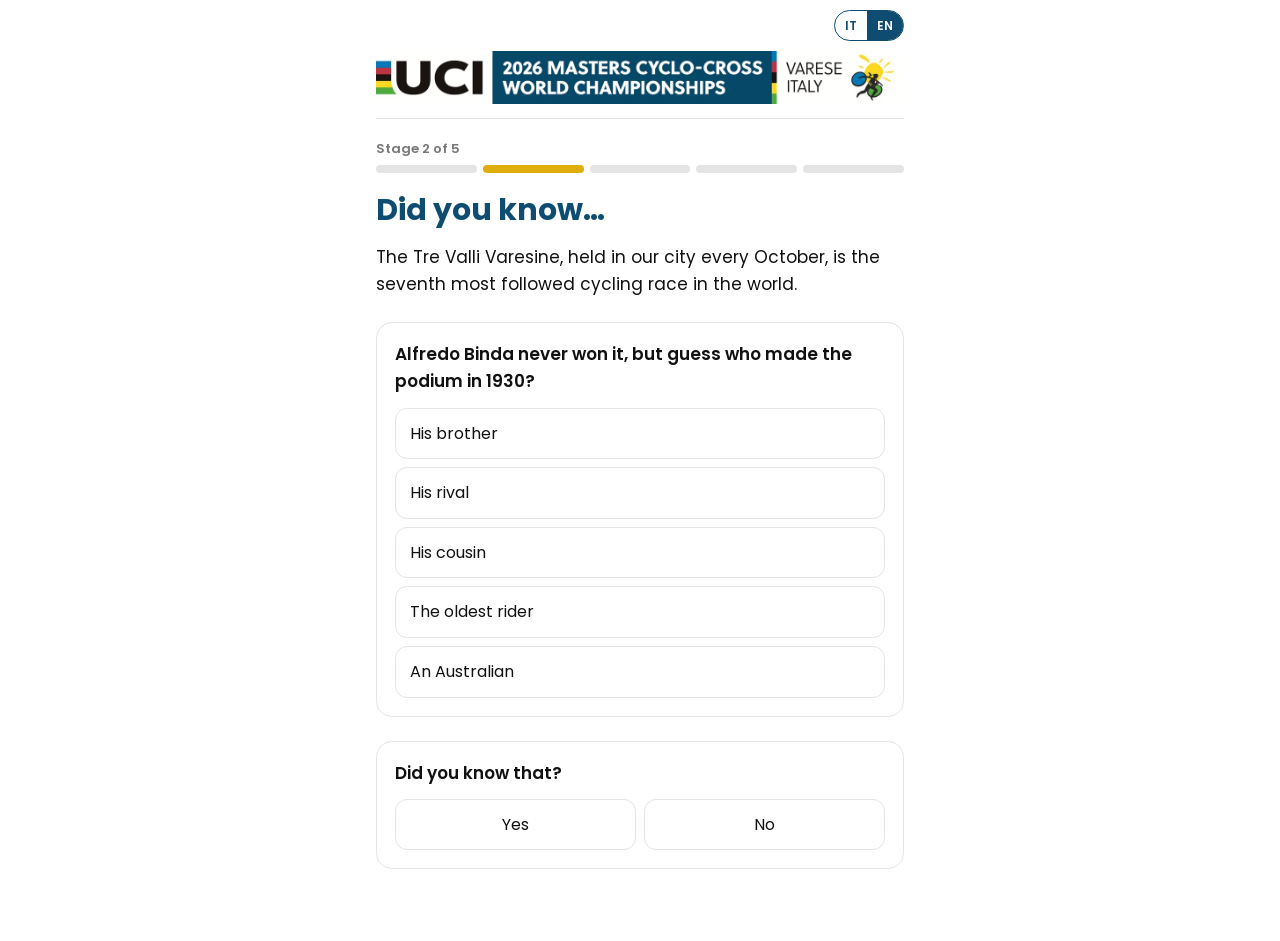
==== b7xqa/index.html @ 3d090660 "Quiz nelle 5 tappe con testi, risposte e curiosità della Soc. Binda; fix header - assets/caccia.js: " ====
<!doctype html>
<html lang="it">
<head>
  <meta charset="utf-8">
  <meta name="viewport" content="width=device-width, initial-scale=1">
  <meta name="robots" content="noindex">
  <title>Caccia al tesoro — Tappa 2</title>
  <script>
    (function () {
      var l; try { l = localStorage.getItem("caccia-cx-lang"); } catch (e) {}
      if (!l) l = (navigator.language || "").toLowerCase().indexOf("it") === 0 ? "it" : "en";
      document.documentElement.dataset.lang = l; document.documentElement.lang = l;
    })();
  </script>
  <link rel="preload" href="../assets/fonts/poppins-400.woff2" as="font" type="font/woff2" crossorigin>
  <link rel="stylesheet" href="../assets/style.css?v=3">
</head>
<body data-tappa="2">
  <main class="wrap">
    <div class="top">
      <div class="bar"><div class="lang"><button data-set="it">IT</button><button data-set="en">EN</button></div></div>
      <img class="banner" src="../assets/logo-uci.jpg" alt="UCI 2026 Masters Cyclo-cross World Championships — Varese, Italy">
    </div>
    <div class="step-label"><span lang="it">Tappa <span class="n"></span> di 5</span><span lang="en">Stage <span class="n"></span> of 5</span></div>
    <div class="stamps"></div>

    <h1><span lang="it">Devi sapere che…</span><span lang="en">Did you know…</span></h1>

    <div class="story" lang="it">
      <p>La Tre Valli Varesine, che si tiene nella nostra città ogni anno a ottobre, è la settima gara di ciclismo più seguita al mondo.</p>
    </div>
    <div class="story" lang="en">
      <p>The Tre Valli Varesine, held in our city every October, is the seventh most followed cycling race in the world.</p>
    </div>

    <div class="q" data-type="quiz">
      <p class="q-text"><span lang="it">Alfredo Binda non l'ha mai vinta, ma indovina chi è salito sul podio nel 1930?</span><span lang="en">Alfredo Binda never won it, but guess who made the podium in 1930?</span></p>
      <div class="opts">
        <button class="opt" data-ok><span lang="it">Suo fratello</span><span lang="en">His brother</span></button>
        <button class="opt"><span lang="it">Il suo rivale</span><span lang="en">His rival</span></button>
        <button class="opt"><span lang="it">Suo cugino</span><span lang="en">His cousin</span></button>
        <button class="opt"><span lang="it">Il corridore più anziano</span><span lang="en">The oldest rider</span></button>
        <button class="opt"><span lang="it">Un australiano</span><span lang="en">An Australian</span></button>
      </div>
      <div class="info"><p><span lang="it">Ebbene sì: il fratello minore, Albino Binda, che completò il percorso in 6h51'00" precedendo i connazionali Luigi Ferrando e Riccardo Proserpio. Conclusero la prova solo 11 ciclisti.</span><span lang="en">That's right: his younger brother, Albino Binda, who finished the course in 6h51'00", ahead of fellow Italians Luigi Ferrando and Riccardo Proserpio. Only 11 riders completed the race.</span></p></div>
    </div>

    <div class="q" data-type="poll">
      <p class="q-text"><span lang="it">Lo sapevi?</span><span lang="en">Did you know that?</span></p>
      <div class="opts row">
        <button class="opt"><span lang="it">Sì</span><span lang="en">Yes</span></button>
        <button class="opt">No</button>
      </div>
      <div class="info" data-opt="1"><p><span lang="it">Allora sei un vero esperto! 😉 Ecco il prossimo indizio, qui sotto 👇</span><span lang="en">Then you're a real expert! 😉 Here's your next clue, just below 👇</span></p></div>
      <div class="info" data-opt="2"><p><span lang="it">Non ti preoccupare, ti daremo lo stesso il prossimo indizio 😉 Eccolo qui sotto 👇</span><span lang="en">Don't worry, you still get the next clue 😉 It's just below 👇</span></p></div>
    </div>

    <div class="after">
      <div class="clue">
        <div class="label"><span lang="it">Indizio per la tappa 3</span><span lang="en">Clue for stage 3</span></div>
        <p class="todo">[Indizio 2 → 3]</p>
      </div>
    </div>
  </main>
  <script src="../assets/caccia.js?v=3"></script>
</body>
</html>
---- assets/style.css ----
/* Font: Poppins (licenza OFL), ospitato qui invece che da Google Fonts
   per non inviare a Google l'indirizzo IP di chi visita. */
@font-face { font-family: "Poppins"; font-weight: 400; font-display: swap; src: url("fonts/poppins-400.woff2") format("woff2"); }
@font-face { font-family: "Poppins"; font-weight: 600; font-display: swap; src: url("fonts/poppins-600.woff2") format("woff2"); }
@font-face { font-family: "Poppins"; font-weight: 700; font-display: swap; src: url("fonts/poppins-700.woff2") format("woff2"); }

/* Colori presi dal sito dell'evento (trevallivaresine.info) */
:root {
  --blue: #0e4d71;
  --red: #d13030;
  --gold: #e0ae0b;
  --ink: #111111;
  --muted: #777777;
  --line: #e4e4e4;
  --bg: #ffffff;
  --soft: #f3f6f8;
  --radius: 16px;
}

* { box-sizing: border-box; margin: 0; padding: 0; }

body {
  font-family: "Poppins", system-ui, -apple-system, sans-serif;
  background: var(--bg);
  color: var(--ink);
  line-height: 1.6;
  -webkit-font-smoothing: antialiased;
}

/* Lingua: si vede solo il testo della lingua attiva */
html[data-lang="it"] body [lang="en"],
html[data-lang="en"] body [lang="it"] { display: none !important; }

.wrap { max-width: 560px; margin: 0 auto; padding: 0 16px 48px; }

/* Intestazione: interruttore lingua in alto a destra, banner UCI a tutta larghezza */
.top { padding: 10px 0 14px; margin-bottom: 20px; border-bottom: 1px solid var(--line); }
.top .bar { display: flex; justify-content: flex-end; margin-bottom: 10px; }
.top .banner { display: block; width: 100%; height: auto; }
.lang {
  display: flex; border: 1.5px solid var(--blue); border-radius: 999px; overflow: hidden;
}
.lang button {
  font: inherit; font-size: 12px; font-weight: 600; border: 0; padding: 5px 10px;
  background: transparent; color: var(--blue); cursor: pointer;
}
html[data-lang="it"] .lang button[data-set="it"],
html[data-lang="en"] .lang button[data-set="en"] { background: var(--blue); color: #fff; }

/* Timbri delle tappe */
.step-label { font-size: 13px; font-weight: 600; color: var(--muted); margin-bottom: 6px; }
.stamps { display: flex; gap: 6px; margin-bottom: 20px; }
.stamp { flex: 1; height: 8px; border-radius: 4px; background: var(--line); }
.stamp.done { background: var(--gold); }

h1 { font-size: 30px; font-weight: 700; line-height: 1.15; color: var(--blue); margin-bottom: 16px; }
.kicker { font-size: 13px; font-weight: 600; text-transform: uppercase; letter-spacing: .08em; color: var(--red); margin-bottom: 6px; }

.photo {
  width: 100%; aspect-ratio: 4 / 3; object-fit: cover;
  border-radius: var(--radius); background: var(--soft); margin-bottom: 20px; display: block;
}

.story p { margin-bottom: 14px; font-size: 17px; }

/* Pagina introduttiva */
.hero-logo { display: block; width: 180px; max-width: 60%; margin: 8px auto 20px; }
.intro h1 { text-align: center; }
.chips { display: flex; flex-wrap: wrap; gap: 8px; justify-content: center; margin: 0 0 24px; }
.chip { font-size: 13px; font-weight: 600; padding: 6px 12px; border-radius: 999px; background: var(--soft); color: var(--blue); }
.go { font-size: 20px; font-weight: 700; color: var(--red); text-align: center; margin: 24px 0 0; }

/* Nessuna immagine può uscire dalla pagina */
img { max-width: 100%; }

/* Quiz */
.intro-text { font-size: 17px; margin-bottom: 14px; }
.q { margin: 24px 0; padding: 18px; border: 1px solid var(--line); border-radius: var(--radius); }
.q-text { font-size: 17px; font-weight: 600; margin-bottom: 12px; }
.opts { display: flex; flex-direction: column; gap: 8px; }
.opts.row { flex-direction: row; }
.opts.row .opt { flex: 1; text-align: center; }
.opt {
  font: inherit; font-size: 16px; text-align: left; padding: 12px 14px; border-radius: 12px;
  border: 1.5px solid var(--line); background: #fff; color: var(--ink); cursor: pointer;
}
.opt:disabled { cursor: default; opacity: .55; }
.opt.picked { border-color: var(--blue); opacity: 1; }
.opt.right { border-color: #2e8540; background: #e8f5eb; opacity: 1; }
.opt.wrong { border-color: var(--red); background: #fbeaea; opacity: 1; }
.info { display: none; }
.info.shown { display: block; }
.fb { margin-top: 12px; padding: 14px; border-radius: 12px; font-size: 15px; }
.fb.good { background: #e8f5eb; border-left: 4px solid #2e8540; }
.fb.bad { background: #fbeaea; border-left: 4px solid var(--red); }
.fb.neutral { background: var(--soft); border-left: 4px solid var(--blue); }
.fb-head { font-weight: 700; margin-bottom: 6px; }
.fb-head strong span { font-weight: 700; }
.todo { color: var(--red); font-style: italic; }

/* Indizio e finale compaiono solo dopo aver risposto a tutto */
.after { display: none; }
.after.shown { display: block; }
.after .congrats { font-size: 17px; font-weight: 600; margin-top: 28px; }
.score { font-size: 40px; font-weight: 700; display: block; margin: 8px 0; }

/* Riquadro dell'indizio */
.clue {
  margin-top: 28px; padding: 20px; border-radius: var(--radius);
  background: var(--soft); border: 2px dashed var(--blue);
}
.clue .label { font-size: 12px; font-weight: 700; text-transform: uppercase; letter-spacing: .08em; color: var(--blue); margin-bottom: 8px; }
.clue p { font-size: 18px; font-weight: 600; }

/* Schermata finale */
.finale {
  margin-top: 28px; padding: 24px; border-radius: var(--radius);
  background: var(--blue); color: #fff; text-align: center;
}
.finale h2 { font-size: 24px; margin-bottom: 8px; }
.btn {
  display: inline-block; margin-top: 16px; padding: 14px 22px; border-radius: 999px;
  background: var(--red); color: #fff; font-weight: 700; text-decoration: none;
}

/* Loghi partner in fondo */
.partners { display: flex; align-items: center; justify-content: center; gap: 28px; margin-top: 40px; padding-top: 20px; border-top: 1px solid var(--line); }
.partners img { height: 90px; width: auto; }
.partners .label { font-size: 12px; color: var(--muted); }

footer { margin-top: 24px; font-size: 12px; color: var(--muted); text-align: center; }
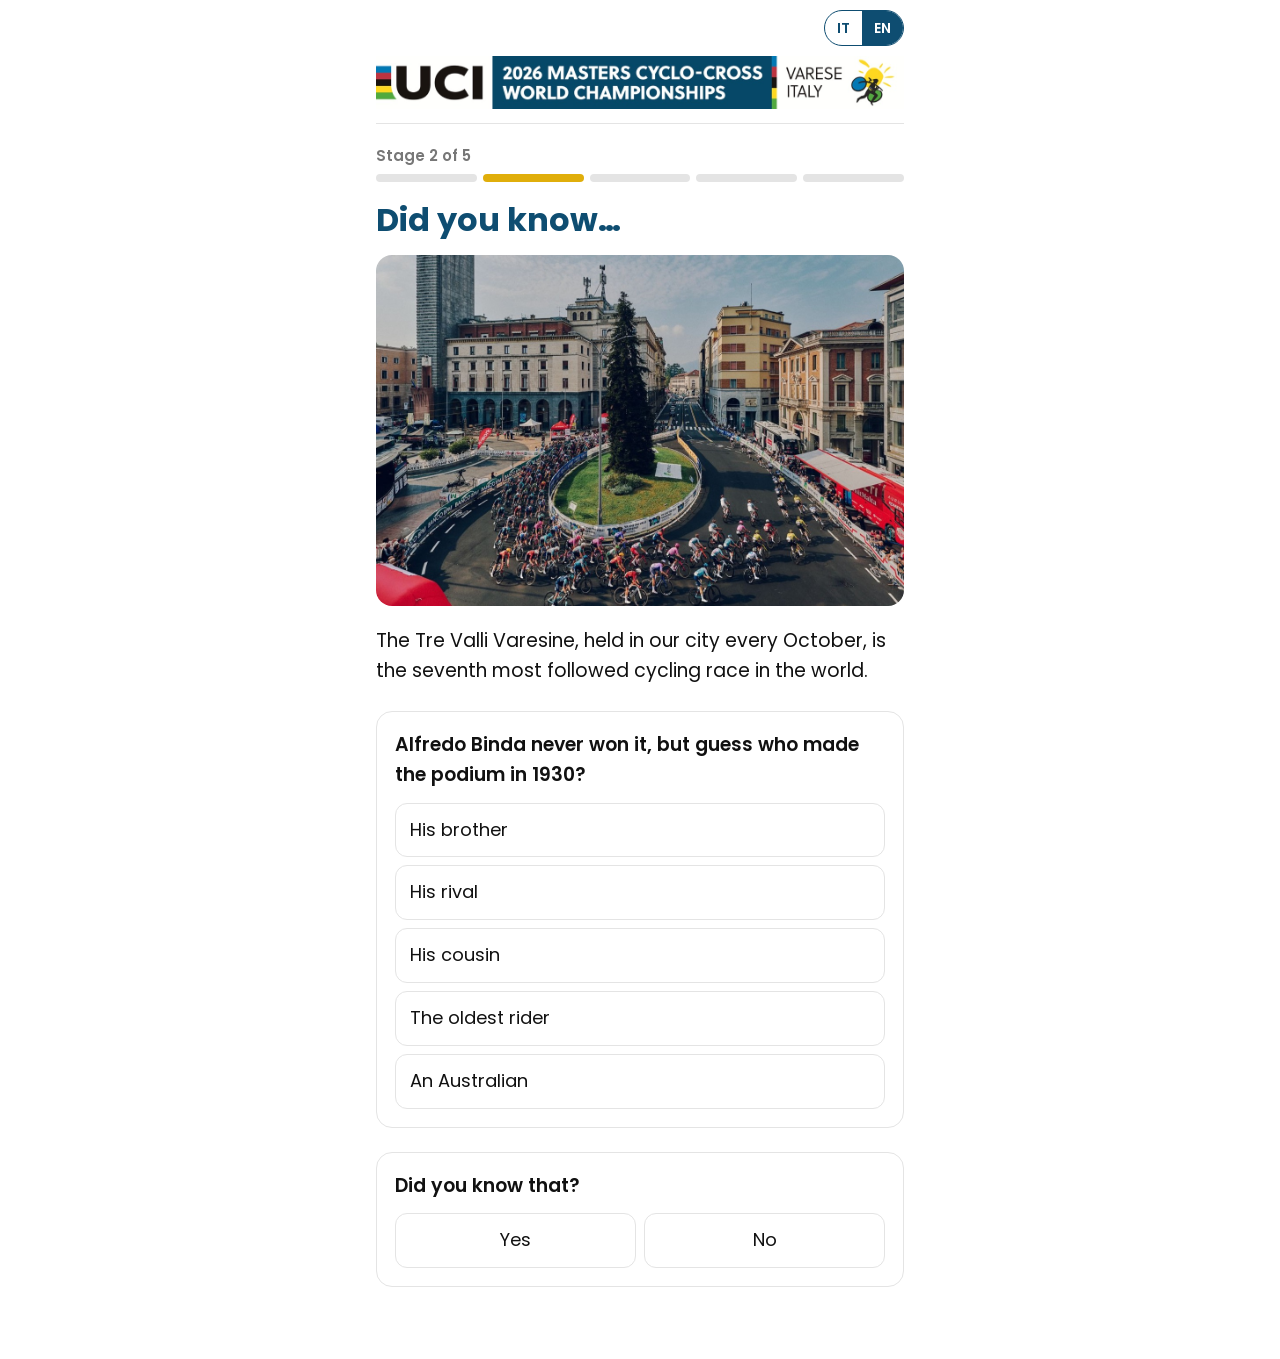
==== commit 4b4b0efb: "Foto nelle pagine e testi più grandi - foto-intro e foto-1…5: scelte tra quelle degli organizzatori," ====
--- a/b7xqa/index.html
+++ b/b7xqa/index.html
@@ -13,7 +13,7 @@
     })();
   </script>
   <link rel="preload" href="../assets/fonts/poppins-400.woff2" as="font" type="font/woff2" crossorigin>
-  <link rel="stylesheet" href="../assets/style.css?v=3">
+  <link rel="stylesheet" href="../assets/style.css?v=4">
 </head>
 <body data-tappa="2">
   <main class="wrap">
@@ -25,6 +25,8 @@
     <div class="stamps"></div>
 
     <h1><span lang="it">Devi sapere che…</span><span lang="en">Did you know…</span></h1>
+
+    <img class="photo" src="../assets/foto-2.jpg" alt="Il gruppo in piazza a Varese durante la Tre Valli Varesine">
 
     <div class="story" lang="it">
       <p>La Tre Valli Varesine, che si tiene nella nostra città ogni anno a ottobre, è la settima gara di ciclismo più seguita al mondo.</p>
@@ -58,10 +60,10 @@
     <div class="after">
       <div class="clue">
         <div class="label"><span lang="it">Indizio per la tappa 3</span><span lang="en">Clue for stage 3</span></div>
-        <p class="todo">[Indizio 2 → 3]</p>
+        <p class="todo">[Indizio in revisione]</p>
       </div>
     </div>
   </main>
-  <script src="../assets/caccia.js?v=3"></script>
+  <script src="../assets/caccia.js?v=4"></script>
 </body>
 </html>
--- a/assets/style.css
+++ b/assets/style.css
@@ -41,47 +41,47 @@
   display: flex; border: 1.5px solid var(--blue); border-radius: 999px; overflow: hidden;
 }
 .lang button {
-  font: inherit; font-size: 12px; font-weight: 600; border: 0; padding: 5px 10px;
+  font: inherit; font-size: 14px; font-weight: 600; border: 0; padding: 6px 12px;
   background: transparent; color: var(--blue); cursor: pointer;
 }
 html[data-lang="it"] .lang button[data-set="it"],
 html[data-lang="en"] .lang button[data-set="en"] { background: var(--blue); color: #fff; }
 
 /* Timbri delle tappe */
-.step-label { font-size: 13px; font-weight: 600; color: var(--muted); margin-bottom: 6px; }
+.step-label { font-size: 15px; font-weight: 600; color: var(--muted); margin-bottom: 6px; }
 .stamps { display: flex; gap: 6px; margin-bottom: 20px; }
 .stamp { flex: 1; height: 8px; border-radius: 4px; background: var(--line); }
 .stamp.done { background: var(--gold); }
 
-h1 { font-size: 30px; font-weight: 700; line-height: 1.15; color: var(--blue); margin-bottom: 16px; }
+h1 { font-size: 32px; font-weight: 700; line-height: 1.15; color: var(--blue); margin-bottom: 16px; }
 .kicker { font-size: 13px; font-weight: 600; text-transform: uppercase; letter-spacing: .08em; color: var(--red); margin-bottom: 6px; }
 
 .photo {
-  width: 100%; aspect-ratio: 4 / 3; object-fit: cover;
+  width: 100%; height: auto; max-height: 65vh; object-fit: cover;
   border-radius: var(--radius); background: var(--soft); margin-bottom: 20px; display: block;
 }
 
-.story p { margin-bottom: 14px; font-size: 17px; }
+.story p { margin-bottom: 14px; font-size: 19px; }
 
 /* Pagina introduttiva */
 .hero-logo { display: block; width: 180px; max-width: 60%; margin: 8px auto 20px; }
 .intro h1 { text-align: center; }
 .chips { display: flex; flex-wrap: wrap; gap: 8px; justify-content: center; margin: 0 0 24px; }
-.chip { font-size: 13px; font-weight: 600; padding: 6px 12px; border-radius: 999px; background: var(--soft); color: var(--blue); }
+.chip { font-size: 14px; font-weight: 600; padding: 6px 12px; border-radius: 999px; background: var(--soft); color: var(--blue); }
 .go { font-size: 20px; font-weight: 700; color: var(--red); text-align: center; margin: 24px 0 0; }
 
 /* Nessuna immagine può uscire dalla pagina */
 img { max-width: 100%; }
 
 /* Quiz */
-.intro-text { font-size: 17px; margin-bottom: 14px; }
+.intro-text { font-size: 19px; margin-bottom: 14px; }
 .q { margin: 24px 0; padding: 18px; border: 1px solid var(--line); border-radius: var(--radius); }
-.q-text { font-size: 17px; font-weight: 600; margin-bottom: 12px; }
+.q-text { font-size: 19px; font-weight: 600; margin-bottom: 12px; }
 .opts { display: flex; flex-direction: column; gap: 8px; }
 .opts.row { flex-direction: row; }
 .opts.row .opt { flex: 1; text-align: center; }
 .opt {
-  font: inherit; font-size: 16px; text-align: left; padding: 12px 14px; border-radius: 12px;
+  font: inherit; font-size: 18px; text-align: left; padding: 12px 14px; border-radius: 12px;
   border: 1.5px solid var(--line); background: #fff; color: var(--ink); cursor: pointer;
 }
 .opt:disabled { cursor: default; opacity: .55; }
@@ -90,7 +90,7 @@
 .opt.wrong { border-color: var(--red); background: #fbeaea; opacity: 1; }
 .info { display: none; }
 .info.shown { display: block; }
-.fb { margin-top: 12px; padding: 14px; border-radius: 12px; font-size: 15px; }
+.fb { margin-top: 12px; padding: 14px; border-radius: 12px; font-size: 17px; }
 .fb.good { background: #e8f5eb; border-left: 4px solid #2e8540; }
 .fb.bad { background: #fbeaea; border-left: 4px solid var(--red); }
 .fb.neutral { background: var(--soft); border-left: 4px solid var(--blue); }
@@ -101,7 +101,7 @@
 /* Indizio e finale compaiono solo dopo aver risposto a tutto */
 .after { display: none; }
 .after.shown { display: block; }
-.after .congrats { font-size: 17px; font-weight: 600; margin-top: 28px; }
+.after .congrats { font-size: 19px; font-weight: 600; margin-top: 28px; }
 .score { font-size: 40px; font-weight: 700; display: block; margin: 8px 0; }
 
 /* Riquadro dell'indizio */
@@ -109,8 +109,8 @@
   margin-top: 28px; padding: 20px; border-radius: var(--radius);
   background: var(--soft); border: 2px dashed var(--blue);
 }
-.clue .label { font-size: 12px; font-weight: 700; text-transform: uppercase; letter-spacing: .08em; color: var(--blue); margin-bottom: 8px; }
-.clue p { font-size: 18px; font-weight: 600; }
+.clue .label { font-size: 13px; font-weight: 700; text-transform: uppercase; letter-spacing: .08em; color: var(--blue); margin-bottom: 8px; }
+.clue p { font-size: 20px; font-weight: 600; }
 
 /* Schermata finale */
 .finale {
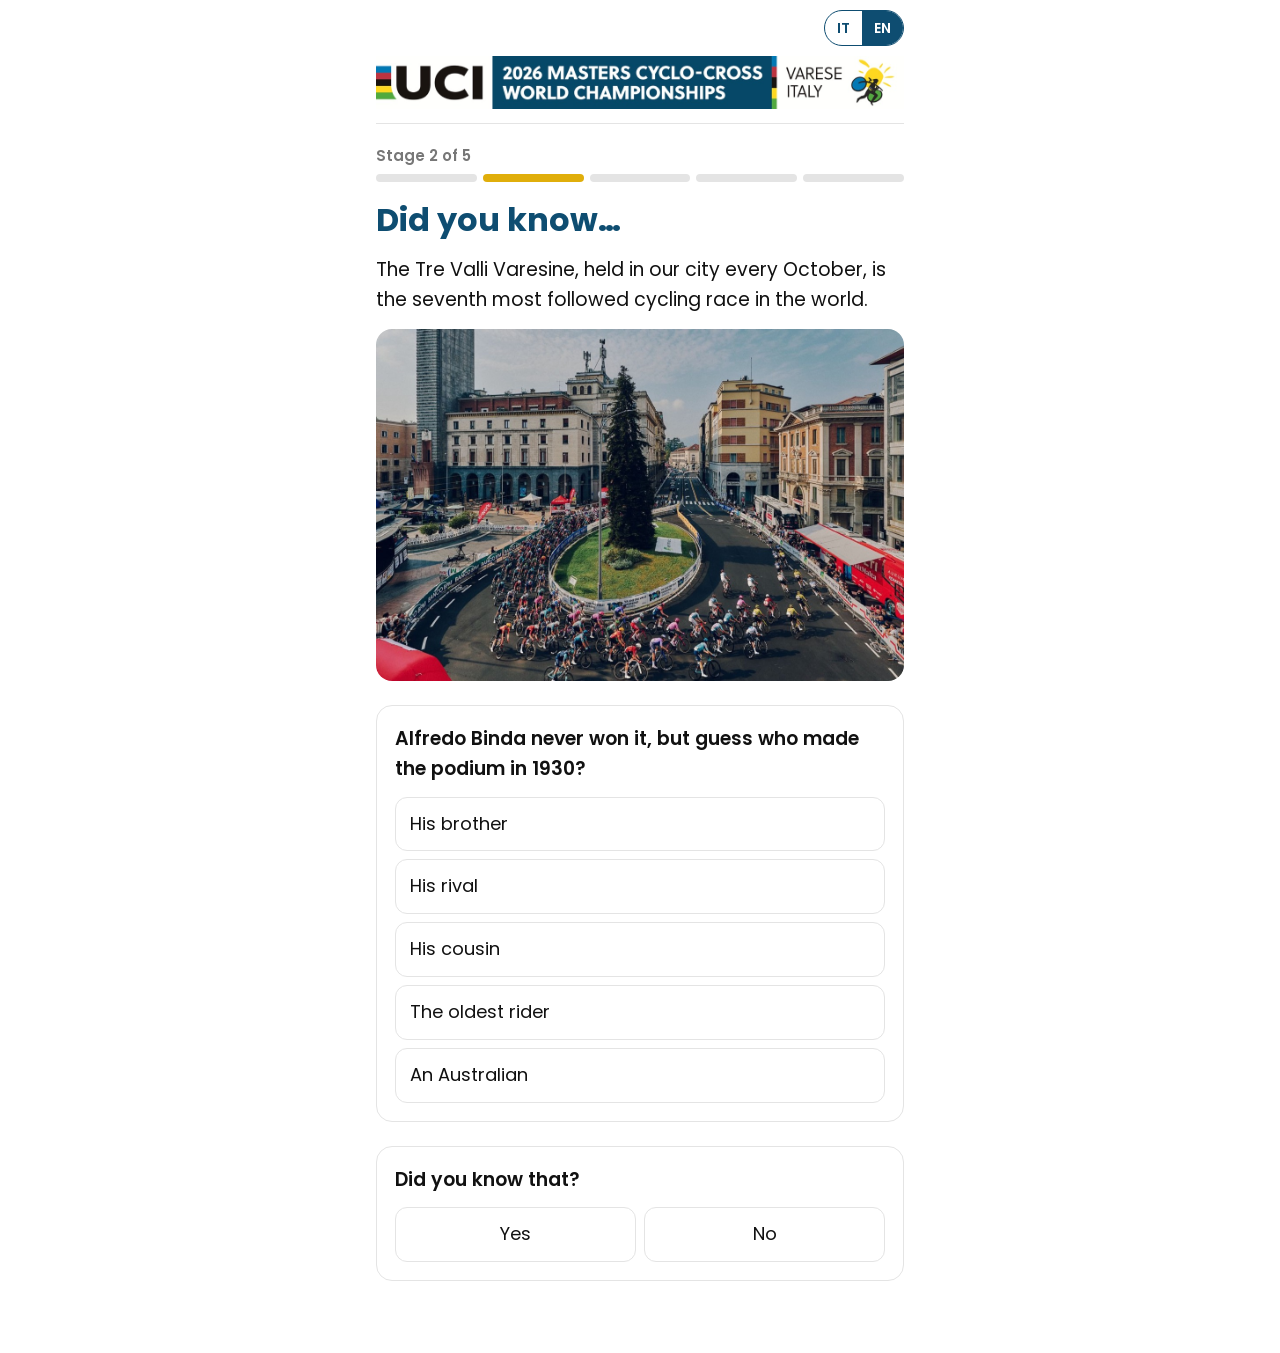
==== commit a1f706cd: "Indovinelli in rima, mappa in apertura, stemma Binda, foto dopo il testo - indovinelli dall'intro al" ====
--- a/b7xqa/index.html
+++ b/b7xqa/index.html
@@ -13,7 +13,7 @@
     })();
   </script>
   <link rel="preload" href="../assets/fonts/poppins-400.woff2" as="font" type="font/woff2" crossorigin>
-  <link rel="stylesheet" href="../assets/style.css?v=4">
+  <link rel="stylesheet" href="../assets/style.css?v=5">
 </head>
 <body data-tappa="2">
   <main class="wrap">
@@ -26,14 +26,14 @@
 
     <h1><span lang="it">Devi sapere che…</span><span lang="en">Did you know…</span></h1>
 
-    <img class="photo" src="../assets/foto-2.jpg" alt="Il gruppo in piazza a Varese durante la Tre Valli Varesine">
-
     <div class="story" lang="it">
       <p>La Tre Valli Varesine, che si tiene nella nostra città ogni anno a ottobre, è la settima gara di ciclismo più seguita al mondo.</p>
     </div>
     <div class="story" lang="en">
       <p>The Tre Valli Varesine, held in our city every October, is the seventh most followed cycling race in the world.</p>
     </div>
+
+    <img class="photo" src="../assets/foto-2.jpg" alt="Il gruppo in piazza a Varese durante la Tre Valli Varesine">
 
     <div class="q" data-type="quiz">
       <p class="q-text"><span lang="it">Alfredo Binda non l'ha mai vinta, ma indovina chi è salito sul podio nel 1930?</span><span lang="en">Alfredo Binda never won it, but guess who made the podium in 1930?</span></p>
@@ -60,10 +60,10 @@
     <div class="after">
       <div class="clue">
         <div class="label"><span lang="it">Indizio per la tappa 3</span><span lang="en">Clue for stage 3</span></div>
-        <p class="todo">[Indizio in revisione]</p>
+        <p><span lang="it">Altri platani dovrai costeggiare,<br>ma prima un calcolo devi fare:<br>risolvilo bene e lo scoprirai,<br>e il QR code così troverai!<br><br>5 + 5 × 2 − 20 : 4 = ?</span><span lang="en">More plane trees to walk beside,<br>but first a sum must be your guide:<br>solve it right and you will see<br>where the QR code will be!<br><br>5 + 5 × 2 − 20 ÷ 4 = ?</span></p>
       </div>
     </div>
   </main>
-  <script src="../assets/caccia.js?v=4"></script>
+  <script src="../assets/caccia.js?v=5"></script>
 </body>
 </html>
--- a/assets/style.css
+++ b/assets/style.css
@@ -73,6 +73,9 @@
 /* Nessuna immagine può uscire dalla pagina */
 img { max-width: 100%; }
 
+/* Loghi (es. stemma Soc. Binda): piccoli e centrati, non a tutta larghezza */
+.emblem { display: block; width: 200px; height: auto; margin: 8px auto 24px; }
+
 /* Quiz */
 .intro-text { font-size: 19px; margin-bottom: 14px; }
 .q { margin: 24px 0; padding: 18px; border: 1px solid var(--line); border-radius: var(--radius); }
